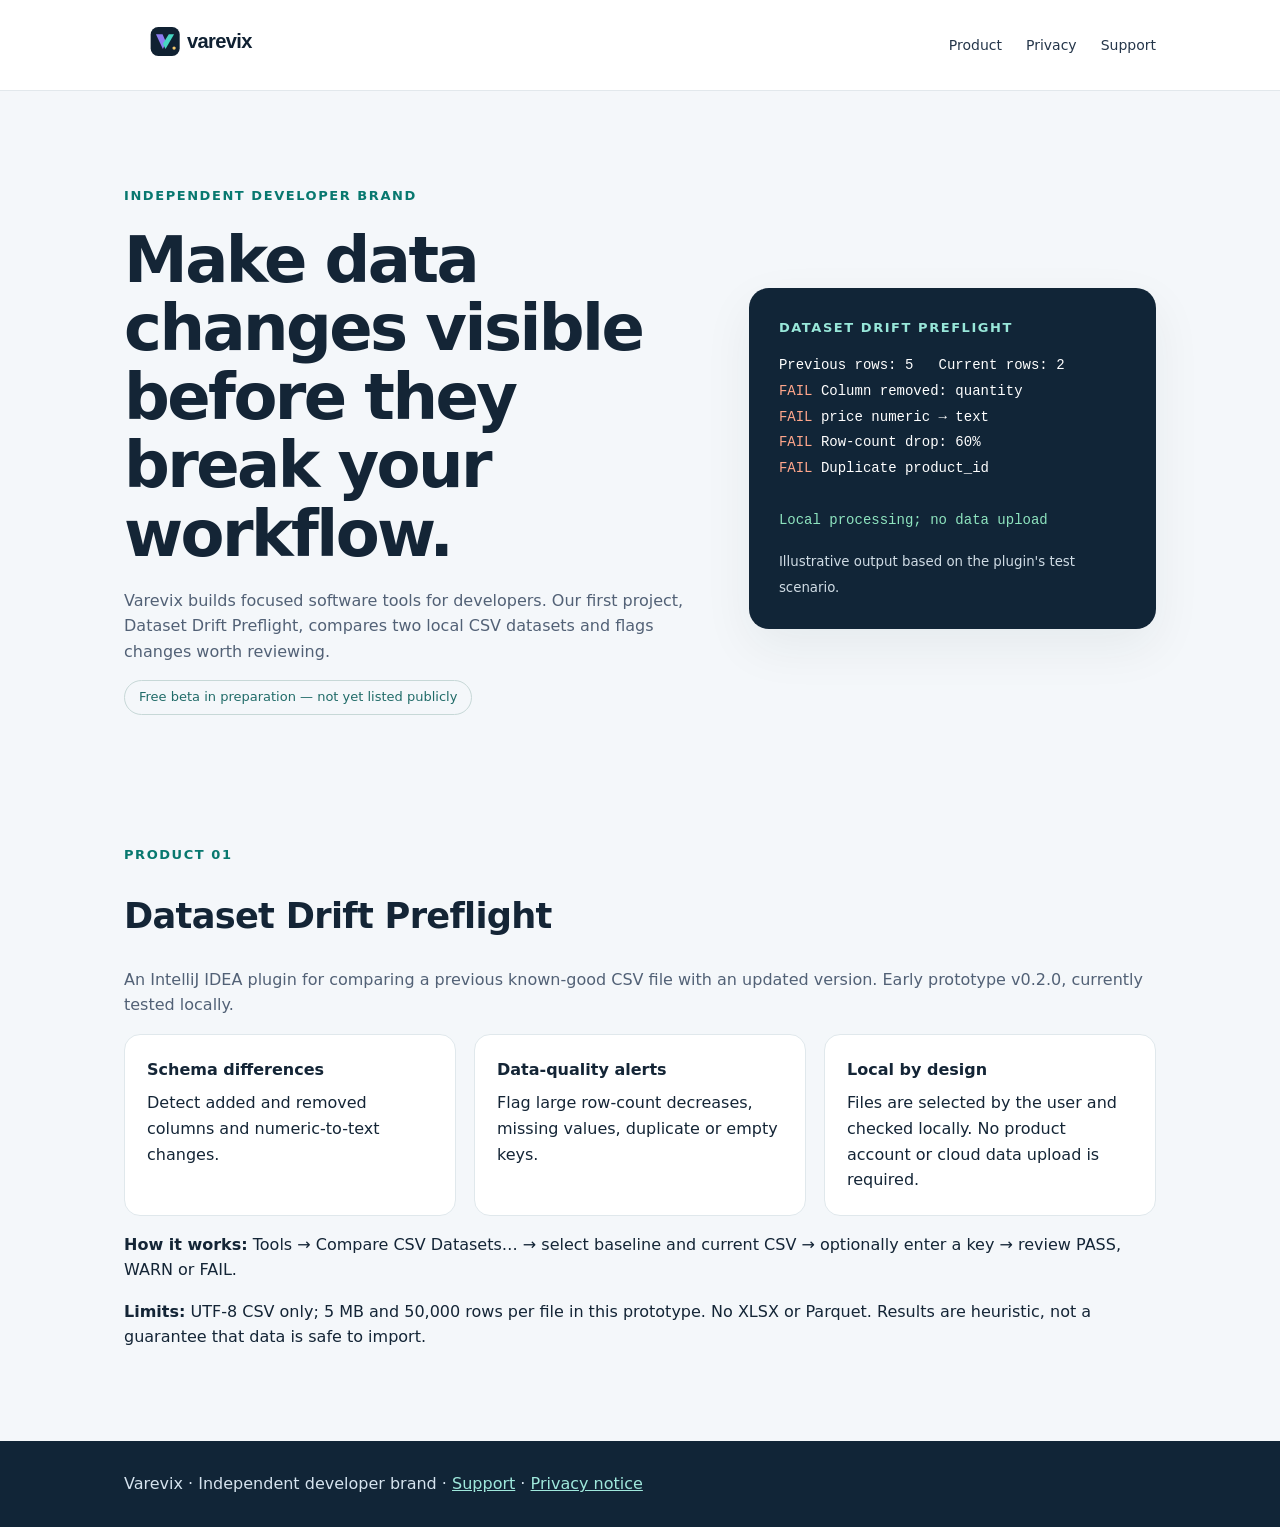
==== index.html @ f97ed8aa "Add files via upload" ====
<!doctype html><html lang="en"><head><meta charset="utf-8"><meta name="viewport" content="width=device-width, initial-scale=1"><meta name="description" content="Varevix builds dependable developer tools. Dataset Drift Preflight checks changes between local CSV files inside IntelliJ IDEA."><title>Varevix — Developer Tools</title><link rel="icon" href="brand-symbol.svg" type="image/svg+xml"><link rel="stylesheet" href="styles.css"></head><body><header><div class="shell"><nav><a href="index.html" aria-label="Varevix home"><img src="varevix-wordmark.svg" alt="Varevix"></a><div><a href="#product">Product</a><a href="privacy.html">Privacy</a><a href="support.html">Support</a></div></nav></div></header><main><div class="shell"><section class="hero"><div><div class="eyebrow">Independent developer brand</div><h1>Make data changes visible before they break your workflow.</h1><p class="muted">Varevix builds focused software tools for developers. Our first project, Dataset Drift Preflight, compares two local CSV datasets and flags changes worth reviewing.</p><p><span class="tag">Free beta in preparation — not yet listed publicly</span></p></div><div class="panel dark" aria-label="Illustrative plugin report"><div class="eyebrow" style="color:#98e7d9">Dataset Drift Preflight</div><p class="report">Previous rows: 5   Current rows: 2<br><span class="fail">FAIL</span> Column removed: quantity<br><span class="fail">FAIL</span> price numeric → text<br><span class="fail">FAIL</span> Row-count drop: 60%<br><span class="fail">FAIL</span> Duplicate product_id<br><br><span class="good">Local processing; no data upload</span></p><small style="color:#d0dce5">Illustrative output based on the plugin's test scenario.</small></div></section><section class="section" id="product"><div class="eyebrow">Product 01</div><h2>Dataset Drift Preflight</h2><p class="muted">An IntelliJ IDEA plugin for comparing a previous known-good CSV file with an updated version. Early prototype v0.2.0, currently tested locally.</p><div class="features"><article><strong>Schema differences</strong>Detect added and removed columns and numeric-to-text changes.</article><article><strong>Data-quality alerts</strong>Flag large row-count decreases, missing values, duplicate or empty keys.</article><article><strong>Local by design</strong>Files are selected by the user and checked locally. No product account or cloud data upload is required.</article></div><p><strong>How it works:</strong> Tools → Compare CSV Datasets… → select baseline and current CSV → optionally enter a key → review PASS, WARN or FAIL.</p><p><strong>Limits:</strong> UTF-8 CSV only; 5 MB and 50,000 rows per file in this prototype. No XLSX or Parquet. Results are heuristic, not a guarantee that data is safe to import.</p></section></div></main><footer><div class="shell">Varevix · Independent developer brand · <a href="support.html">Support</a> · <a href="privacy.html">Privacy notice</a></div></footer></body></html>
---- styles.css ----
*{box-sizing:border-box}html{scroll-behavior:smooth}body{margin:0;background:#f4f7fa;color:#142536;font:16px/1.6 system-ui,-apple-system,Segoe UI,Arial,sans-serif}a{color:#046c73}a:hover{text-decoration-thickness:2px}header{background:#fff;border-bottom:1px solid #e2e8ec}.shell{max-width:1080px;margin:0 auto;padding:0 24px}nav{min-height:90px;display:flex;align-items:center;justify-content:space-between;gap:18px}nav img{width:165px;max-width:50vw}nav a{margin-left:24px;color:#25364a;text-decoration:none;font-size:14px}h1{font-size:clamp(2.5rem,5vw,4.6rem);letter-spacing:-.04em;line-height:1.07;margin:.3em 0}h2{font-size:clamp(1.5rem,3vw,2.2rem);line-height:1.2;letter-spacing:-.02em}.hero{padding:95px 0 70px;display:grid;grid-template-columns:1.4fr 1fr;gap:55px;align-items:center}.eyebrow{font-size:13px;letter-spacing:.12em;text-transform:uppercase;color:#08786f;font-weight:750}.muted{color:#526176}.tag{display:inline-block;font-size:13px;border:1px solid #c7d8d7;border-radius:40px;padding:6px 14px;color:#206b68}.panel{background:white;border:1px solid #dae5eb;border-radius:20px;padding:30px;box-shadow:0 18px 50px #132b3310}.panel.dark{background:#112537;color:white;border:none}.panel.dark .muted{color:#d0dce5}.report{font:14px/1.85 Consolas,monospace;white-space:pre-wrap}.fail{color:#ffa68b}.good{color:#8ee4bf}.section{padding:44px 0 75px}.features{display:grid;grid-template-columns:repeat(3,1fr);gap:18px}.features article{background:white;padding:22px;border:1px solid #e0e8ec;border-radius:16px}.features strong{display:block;margin-bottom:8px}.btn{background:#0b827a;color:white;text-decoration:none;display:inline-block;padding:12px 20px;border-radius:10px;font-weight:650}.btn:hover{background:#06635f}footer{background:#112537;color:#d5e3ee;padding:30px 0}footer a{color:#9fe8dc}small{color:#667789}ul{padding-left:20px}@media(max-width:760px){.hero{grid-template-columns:1fr;padding:55px 0 35px}.features{grid-template-columns:1fr}nav a{margin-left:10px}.report{font-size:12px}}
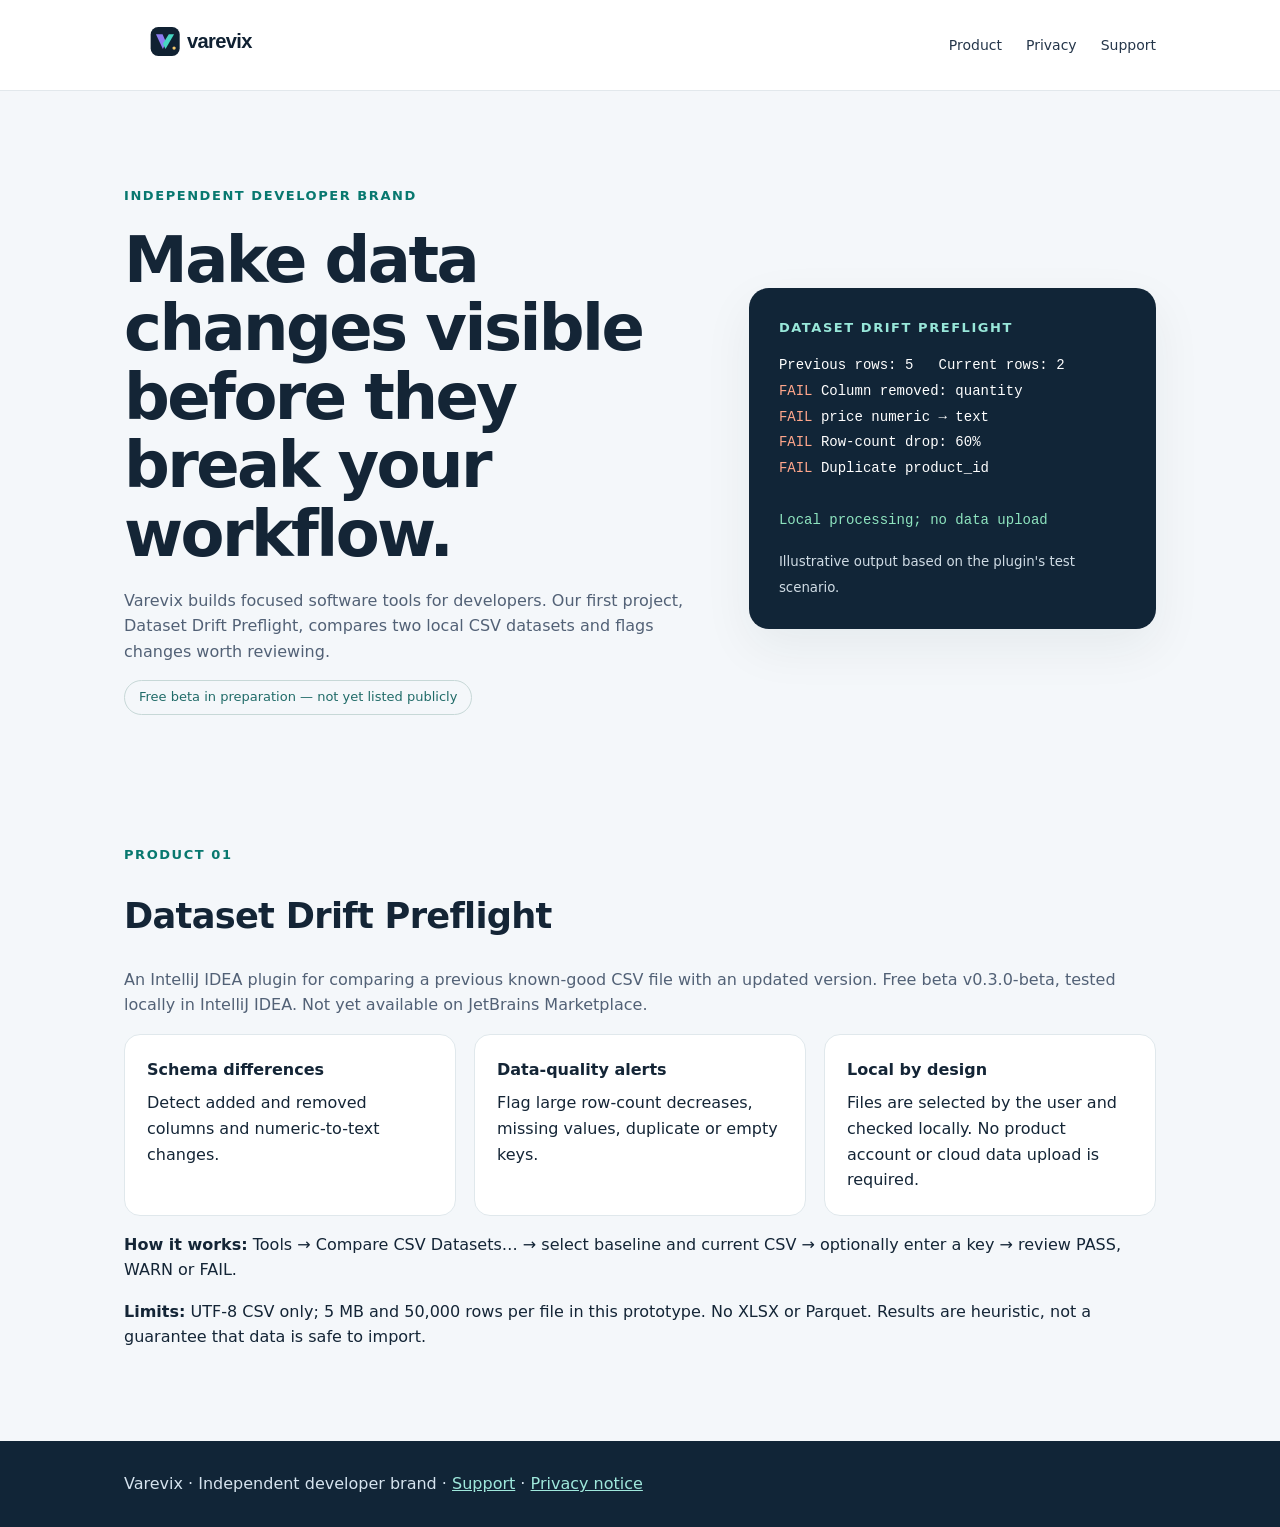
==== commit 19c5f76d: "Revise Dataset Drift Preflight product details Updated product description and version in Dataset Dr" ====
--- a/index.html
+++ b/index.html
@@ -1 +1 @@
-<!doctype html><html lang="en"><head><meta charset="utf-8"><meta name="viewport" content="width=device-width, initial-scale=1"><meta name="description" content="Varevix builds dependable developer tools. Dataset Drift Preflight checks changes between local CSV files inside IntelliJ IDEA."><title>Varevix — Developer Tools</title><link rel="icon" href="brand-symbol.svg" type="image/svg+xml"><link rel="stylesheet" href="styles.css"></head><body><header><div class="shell"><nav><a href="index.html" aria-label="Varevix home"><img src="varevix-wordmark.svg" alt="Varevix"></a><div><a href="#product">Product</a><a href="privacy.html">Privacy</a><a href="support.html">Support</a></div></nav></div></header><main><div class="shell"><section class="hero"><div><div class="eyebrow">Independent developer brand</div><h1>Make data changes visible before they break your workflow.</h1><p class="muted">Varevix builds focused software tools for developers. Our first project, Dataset Drift Preflight, compares two local CSV datasets and flags changes worth reviewing.</p><p><span class="tag">Free beta in preparation — not yet listed publicly</span></p></div><div class="panel dark" aria-label="Illustrative plugin report"><div class="eyebrow" style="color:#98e7d9">Dataset Drift Preflight</div><p class="report">Previous rows: 5   Current rows: 2<br><span class="fail">FAIL</span> Column removed: quantity<br><span class="fail">FAIL</span> price numeric → text<br><span class="fail">FAIL</span> Row-count drop: 60%<br><span class="fail">FAIL</span> Duplicate product_id<br><br><span class="good">Local processing; no data upload</span></p><small style="color:#d0dce5">Illustrative output based on the plugin's test scenario.</small></div></section><section class="section" id="product"><div class="eyebrow">Product 01</div><h2>Dataset Drift Preflight</h2><p class="muted">An IntelliJ IDEA plugin for comparing a previous known-good CSV file with an updated version. Early prototype v0.2.0, currently tested locally.</p><div class="features"><article><strong>Schema differences</strong>Detect added and removed columns and numeric-to-text changes.</article><article><strong>Data-quality alerts</strong>Flag large row-count decreases, missing values, duplicate or empty keys.</article><article><strong>Local by design</strong>Files are selected by the user and checked locally. No product account or cloud data upload is required.</article></div><p><strong>How it works:</strong> Tools → Compare CSV Datasets… → select baseline and current CSV → optionally enter a key → review PASS, WARN or FAIL.</p><p><strong>Limits:</strong> UTF-8 CSV only; 5 MB and 50,000 rows per file in this prototype. No XLSX or Parquet. Results are heuristic, not a guarantee that data is safe to import.</p></section></div></main><footer><div class="shell">Varevix · Independent developer brand · <a href="support.html">Support</a> · <a href="privacy.html">Privacy notice</a></div></footer></body></html>+<!doctype html><html lang="en"><head><meta charset="utf-8"><meta name="viewport" content="width=device-width, initial-scale=1"><meta name="description" content="Varevix builds dependable developer tools. Dataset Drift Preflight checks changes between local CSV files inside IntelliJ IDEA."><title>Varevix — Developer Tools</title><link rel="icon" href="brand-symbol.svg" type="image/svg+xml"><link rel="stylesheet" href="styles.css"></head><body><header><div class="shell"><nav><a href="index.html" aria-label="Varevix home"><img src="varevix-wordmark.svg" alt="Varevix"></a><div><a href="#product">Product</a><a href="privacy.html">Privacy</a><a href="support.html">Support</a></div></nav></div></header><main><div class="shell"><section class="hero"><div><div class="eyebrow">Independent developer brand</div><h1>Make data changes visible before they break your workflow.</h1><p class="muted">Varevix builds focused software tools for developers. Our first project, Dataset Drift Preflight, compares two local CSV datasets and flags changes worth reviewing.</p><p><span class="tag">Free beta in preparation — not yet listed publicly</span></p></div><div class="panel dark" aria-label="Illustrative plugin report"><div class="eyebrow" style="color:#98e7d9">Dataset Drift Preflight</div><p class="report">Previous rows: 5   Current rows: 2<br><span class="fail">FAIL</span> Column removed: quantity<br><span class="fail">FAIL</span> price numeric → text<br><span class="fail">FAIL</span> Row-count drop: 60%<br><span class="fail">FAIL</span> Duplicate product_id<br><br><span class="good">Local processing; no data upload</span></p><small style="color:#d0dce5">Illustrative output based on the plugin's test scenario.</small></div></section><section class="section" id="product"><div class="eyebrow">Product 01</div><h2>Dataset Drift Preflight</h2><p class="muted">An IntelliJ IDEA plugin for comparing a previous known-good CSV file with an updated version. Free beta v0.3.0-beta, tested locally in IntelliJ IDEA. Not yet available on JetBrains Marketplace.</p><div class="features"><article><strong>Schema differences</strong>Detect added and removed columns and numeric-to-text changes.</article><article><strong>Data-quality alerts</strong>Flag large row-count decreases, missing values, duplicate or empty keys.</article><article><strong>Local by design</strong>Files are selected by the user and checked locally. No product account or cloud data upload is required.</article></div><p><strong>How it works:</strong> Tools → Compare CSV Datasets… → select baseline and current CSV → optionally enter a key → review PASS, WARN or FAIL.</p><p><strong>Limits:</strong> UTF-8 CSV only; 5 MB and 50,000 rows per file in this prototype. No XLSX or Parquet. Results are heuristic, not a guarantee that data is safe to import.</p></section></div></main><footer><div class="shell">Varevix · Independent developer brand · <a href="support.html">Support</a> · <a href="privacy.html">Privacy notice</a></div></footer></body></html>
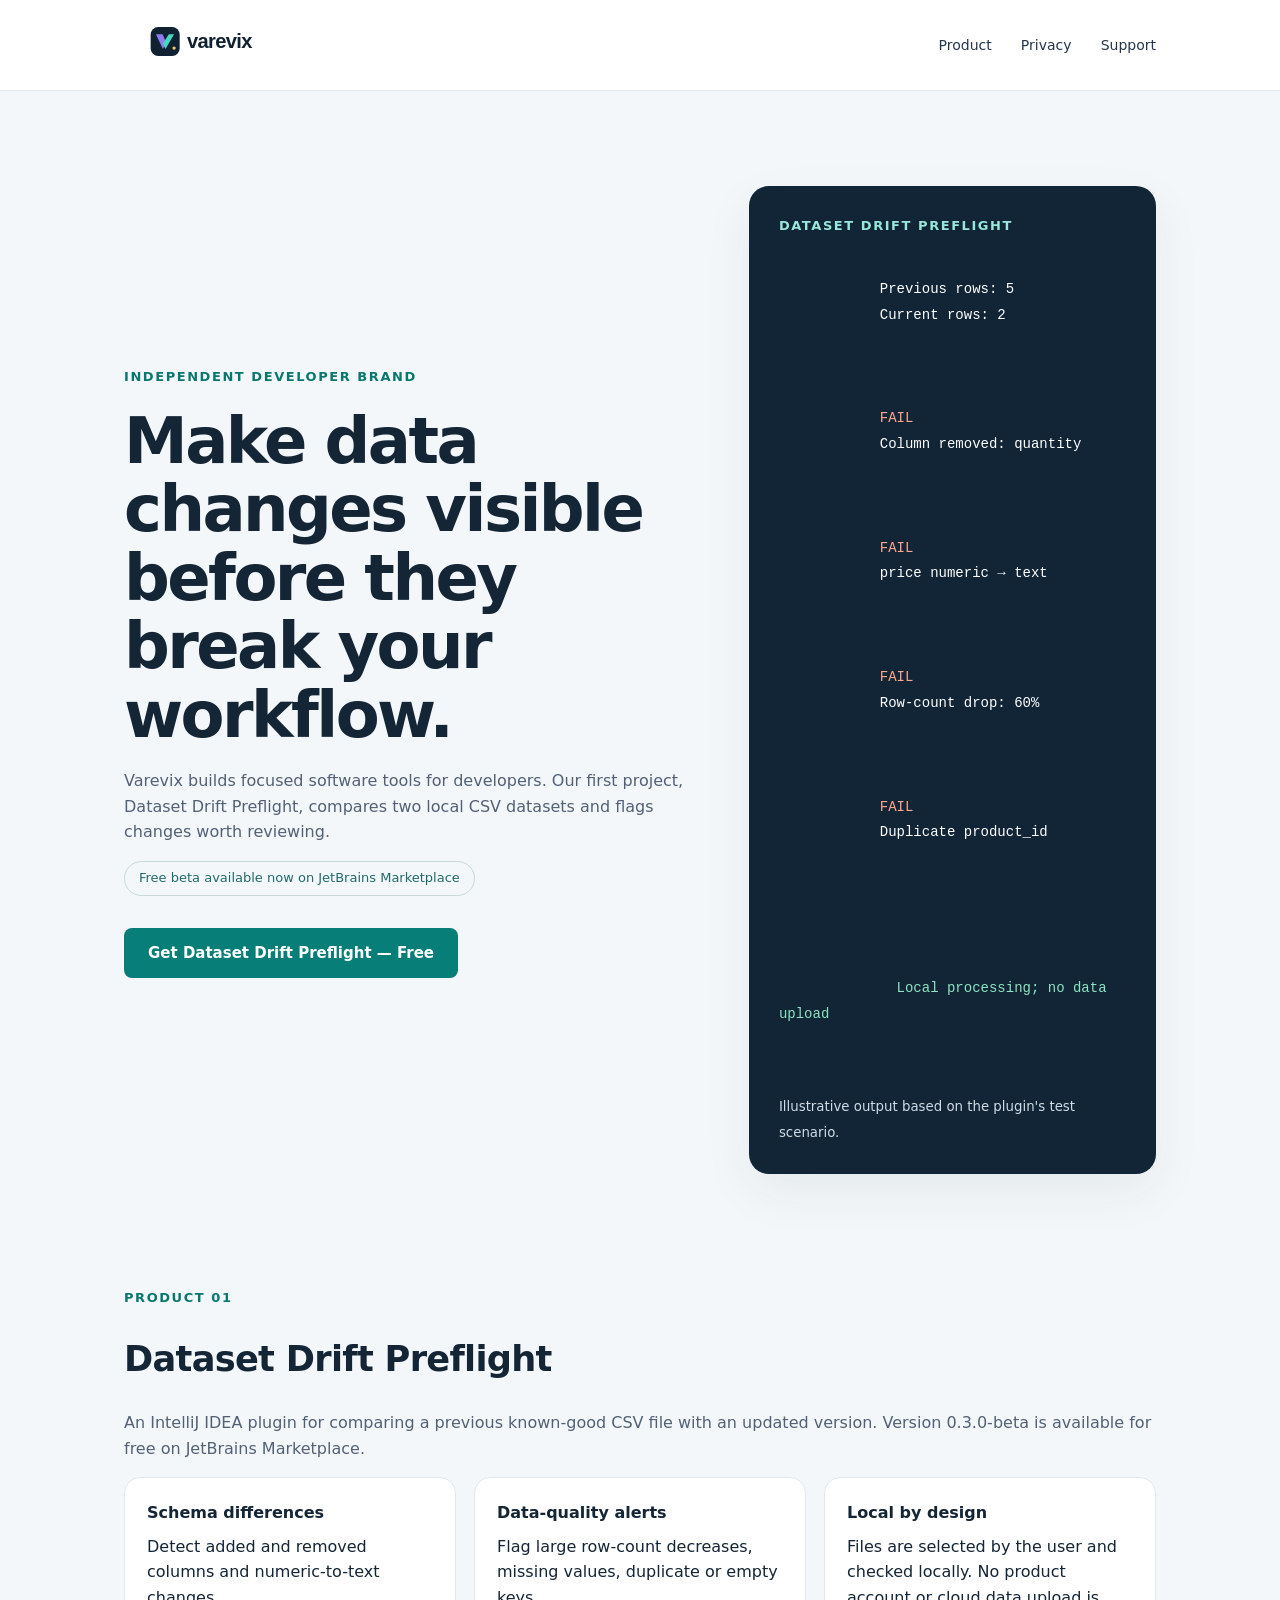
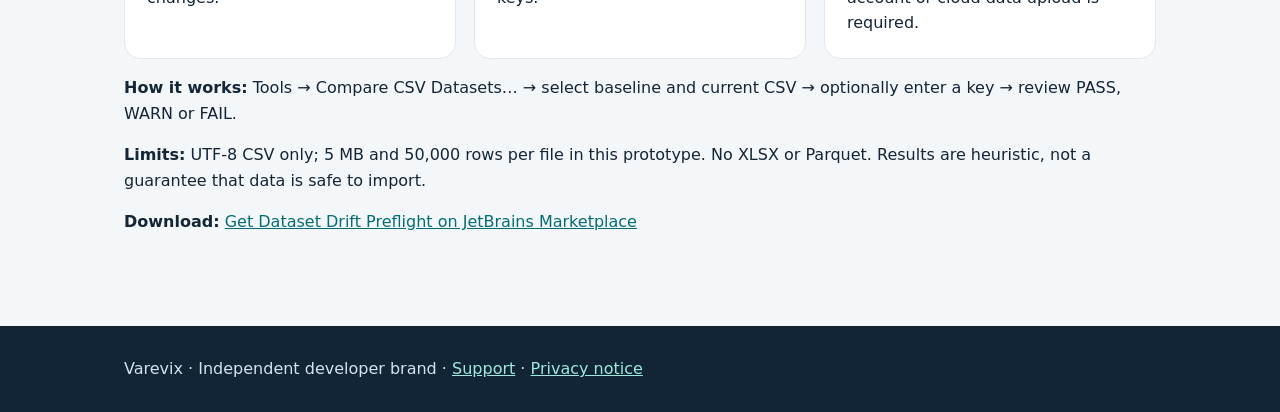
==== commit b382e77a: "Launch Dataset Drift Preflight public beta" ====
--- a/index.html
+++ b/index.html
@@ -1 +1,213 @@
-<!doctype html><html lang="en"><head><meta charset="utf-8"><meta name="viewport" content="width=device-width, initial-scale=1"><meta name="description" content="Varevix builds dependable developer tools. Dataset Drift Preflight checks changes between local CSV files inside IntelliJ IDEA."><title>Varevix — Developer Tools</title><link rel="icon" href="brand-symbol.svg" type="image/svg+xml"><link rel="stylesheet" href="styles.css"></head><body><header><div class="shell"><nav><a href="index.html" aria-label="Varevix home"><img src="varevix-wordmark.svg" alt="Varevix"></a><div><a href="#product">Product</a><a href="privacy.html">Privacy</a><a href="support.html">Support</a></div></nav></div></header><main><div class="shell"><section class="hero"><div><div class="eyebrow">Independent developer brand</div><h1>Make data changes visible before they break your workflow.</h1><p class="muted">Varevix builds focused software tools for developers. Our first project, Dataset Drift Preflight, compares two local CSV datasets and flags changes worth reviewing.</p><p><span class="tag">Free beta in preparation — not yet listed publicly</span></p></div><div class="panel dark" aria-label="Illustrative plugin report"><div class="eyebrow" style="color:#98e7d9">Dataset Drift Preflight</div><p class="report">Previous rows: 5   Current rows: 2<br><span class="fail">FAIL</span> Column removed: quantity<br><span class="fail">FAIL</span> price numeric → text<br><span class="fail">FAIL</span> Row-count drop: 60%<br><span class="fail">FAIL</span> Duplicate product_id<br><br><span class="good">Local processing; no data upload</span></p><small style="color:#d0dce5">Illustrative output based on the plugin's test scenario.</small></div></section><section class="section" id="product"><div class="eyebrow">Product 01</div><h2>Dataset Drift Preflight</h2><p class="muted">An IntelliJ IDEA plugin for comparing a previous known-good CSV file with an updated version. Free beta v0.3.0-beta, tested locally in IntelliJ IDEA. Not yet available on JetBrains Marketplace.</p><div class="features"><article><strong>Schema differences</strong>Detect added and removed columns and numeric-to-text changes.</article><article><strong>Data-quality alerts</strong>Flag large row-count decreases, missing values, duplicate or empty keys.</article><article><strong>Local by design</strong>Files are selected by the user and checked locally. No product account or cloud data upload is required.</article></div><p><strong>How it works:</strong> Tools → Compare CSV Datasets… → select baseline and current CSV → optionally enter a key → review PASS, WARN or FAIL.</p><p><strong>Limits:</strong> UTF-8 CSV only; 5 MB and 50,000 rows per file in this prototype. No XLSX or Parquet. Results are heuristic, not a guarantee that data is safe to import.</p></section></div></main><footer><div class="shell">Varevix · Independent developer brand · <a href="support.html">Support</a> · <a href="privacy.html">Privacy notice</a></div></footer></body></html>
+<!doctype html>
+<html lang="en">
+<head>
+  <meta charset="utf-8">
+  <meta name="viewport" content="width=device-width, initial-scale=1">
+
+  <meta name="description"
+        content="Varevix builds dependable developer tools. Dataset Drift Preflight detects potentially breaking CSV dataset changes directly inside IntelliJ IDEA.">
+
+  <title>Varevix — Developer Tools</title>
+
+  <link rel="icon" href="brand-symbol.svg" type="image/svg+xml">
+  <link rel="stylesheet" href="styles.css">
+</head>
+
+<body>
+
+  <header>
+    <div class="shell">
+      <nav>
+        <a href="index.html" aria-label="Varevix home">
+          <img src="varevix-wordmark.svg" alt="Varevix">
+        </a>
+
+        <div>
+          <a href="#product">Product</a>
+          <a href="privacy.html">Privacy</a>
+          <a href="support.html">Support</a>
+        </div>
+      </nav>
+    </div>
+  </header>
+
+  <main>
+    <div class="shell">
+
+      <!-- HERO SECTION -->
+
+      <section class="hero">
+
+        <div>
+          <div class="eyebrow">
+            Independent developer brand
+          </div>
+
+          <h1>
+            Make data changes visible before
+            they break your workflow.
+          </h1>
+
+          <p class="muted">
+            Varevix builds focused software tools for developers.
+            Our first project, Dataset Drift Preflight,
+            compares two local CSV datasets and flags
+            changes worth reviewing.
+          </p>
+
+          <p>
+            <span class="tag">
+              Free beta available now on JetBrains Marketplace
+            </span>
+          </p>
+
+          <!-- INSTALL BUTTON -->
+
+          <p>
+            <a href="https://plugins.jetbrains.com/plugin/36344-dataset-drift-preflight"
+               target="_blank"
+               rel="noopener noreferrer"
+               style="
+                 display:inline-block;
+                 margin-top:16px;
+                 padding:13px 24px;
+                 background:#087e79;
+                 color:#ffffff;
+                 border-radius:8px;
+                 text-decoration:none;
+                 font-weight:600;
+                 font-size:15px;
+               ">
+              Get Dataset Drift Preflight — Free
+            </a>
+          </p>
+
+        </div>
+
+        <!-- ILLUSTRATIVE REPORT -->
+
+        <div class="panel dark"
+             aria-label="Illustrative plugin report">
+
+          <div class="eyebrow" style="color:#98e7d9">
+            Dataset Drift Preflight
+          </div>
+
+          <p class="report">
+            Previous rows: 5
+            Current rows: 2
+            <br>
+
+            <span class="fail">FAIL</span>
+            Column removed: quantity
+            <br>
+
+            <span class="fail">FAIL</span>
+            price numeric → text
+            <br>
+
+            <span class="fail">FAIL</span>
+            Row-count drop: 60%
+            <br>
+
+            <span class="fail">FAIL</span>
+            Duplicate product_id
+            <br><br>
+
+            <span class="good">
+              Local processing; no data upload
+            </span>
+          </p>
+
+          <small style="color:#d0dce5">
+            Illustrative output based on the plugin's test scenario.
+          </small>
+
+        </div>
+
+      </section>
+
+      <!-- PRODUCT SECTION -->
+
+      <section class="section" id="product">
+
+        <div class="eyebrow">
+          Product 01
+        </div>
+
+        <h2>
+          Dataset Drift Preflight
+        </h2>
+
+        <p class="muted">
+          An IntelliJ IDEA plugin for comparing a previous
+          known-good CSV file with an updated version.
+          Version 0.3.0-beta is available for free
+          on JetBrains Marketplace.
+        </p>
+
+        <div class="features">
+
+          <article>
+            <strong>Schema differences</strong>
+            Detect added and removed columns
+            and numeric-to-text changes.
+          </article>
+
+          <article>
+            <strong>Data-quality alerts</strong>
+            Flag large row-count decreases,
+            missing values, duplicate or empty keys.
+          </article>
+
+          <article>
+            <strong>Local by design</strong>
+            Files are selected by the user and checked locally.
+            No product account or cloud data upload is required.
+          </article>
+
+        </div>
+
+        <p>
+          <strong>How it works:</strong>
+          Tools → Compare CSV Datasets…
+          → select baseline and current CSV
+          → optionally enter a key
+          → review PASS, WARN or FAIL.
+        </p>
+
+        <p>
+          <strong>Limits:</strong>
+          UTF-8 CSV only; 5 MB and 50,000 rows per file
+          in this prototype.
+          No XLSX or Parquet.
+          Results are heuristic, not a guarantee
+          that data is safe to import.
+        </p>
+
+        <p>
+          <strong>Download:</strong>
+          <a href="https://plugins.jetbrains.com/plugin/36344-dataset-drift-preflight"
+             target="_blank"
+             rel="noopener noreferrer">
+            Get Dataset Drift Preflight on JetBrains Marketplace
+          </a>
+        </p>
+
+      </section>
+
+    </div>
+  </main>
+
+  <!-- FOOTER -->
+
+  <footer>
+    <div class="shell">
+      Varevix · Independent developer brand ·
+      <a href="support.html">Support</a> ·
+      <a href="privacy.html">Privacy notice</a>
+    </div>
+  </footer>
+
+</body>
+</html>
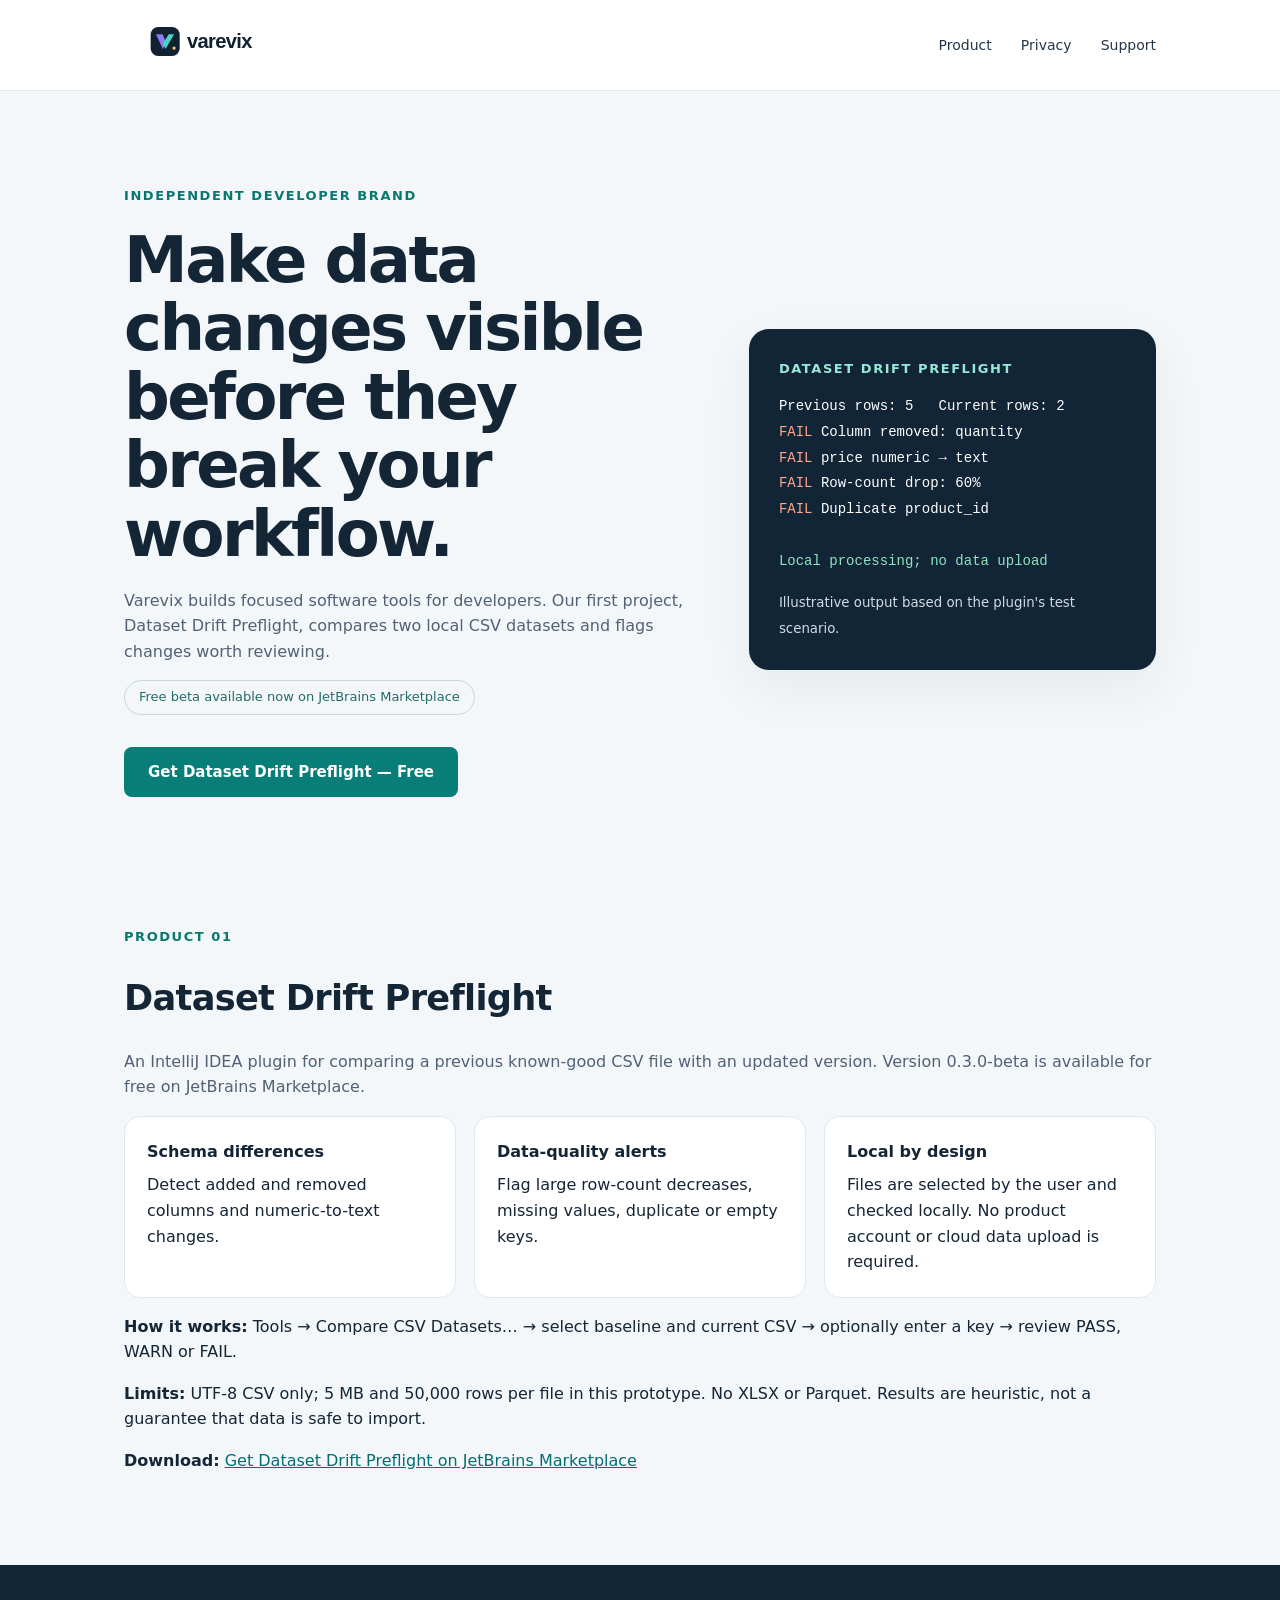
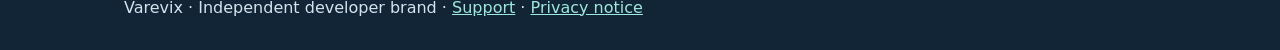
==== commit 960ad4fa: "Simplify report display in index.html" ====
--- a/index.html
+++ b/index.html
@@ -93,31 +93,9 @@
             Dataset Drift Preflight
           </div>
 
-          <p class="report">
-            Previous rows: 5
-            Current rows: 2
-            <br>
+          
+<p class="report">Previous rows: 5   Current rows: 2<br><span class="fail">FAIL</span> Column removed: quantity<br><span class="fail">FAIL</span> price numeric → text<br><span class="fail">FAIL</span> Row-count drop: 60%<br><span class="fail">FAIL</span> Duplicate product_id<br><br><span class="good">Local processing; no data upload</span></p>
 
-            <span class="fail">FAIL</span>
-            Column removed: quantity
-            <br>
-
-            <span class="fail">FAIL</span>
-            price numeric → text
-            <br>
-
-            <span class="fail">FAIL</span>
-            Row-count drop: 60%
-            <br>
-
-            <span class="fail">FAIL</span>
-            Duplicate product_id
-            <br><br>
-
-            <span class="good">
-              Local processing; no data upload
-            </span>
-          </p>
 
           <small style="color:#d0dce5">
             Illustrative output based on the plugin's test scenario.
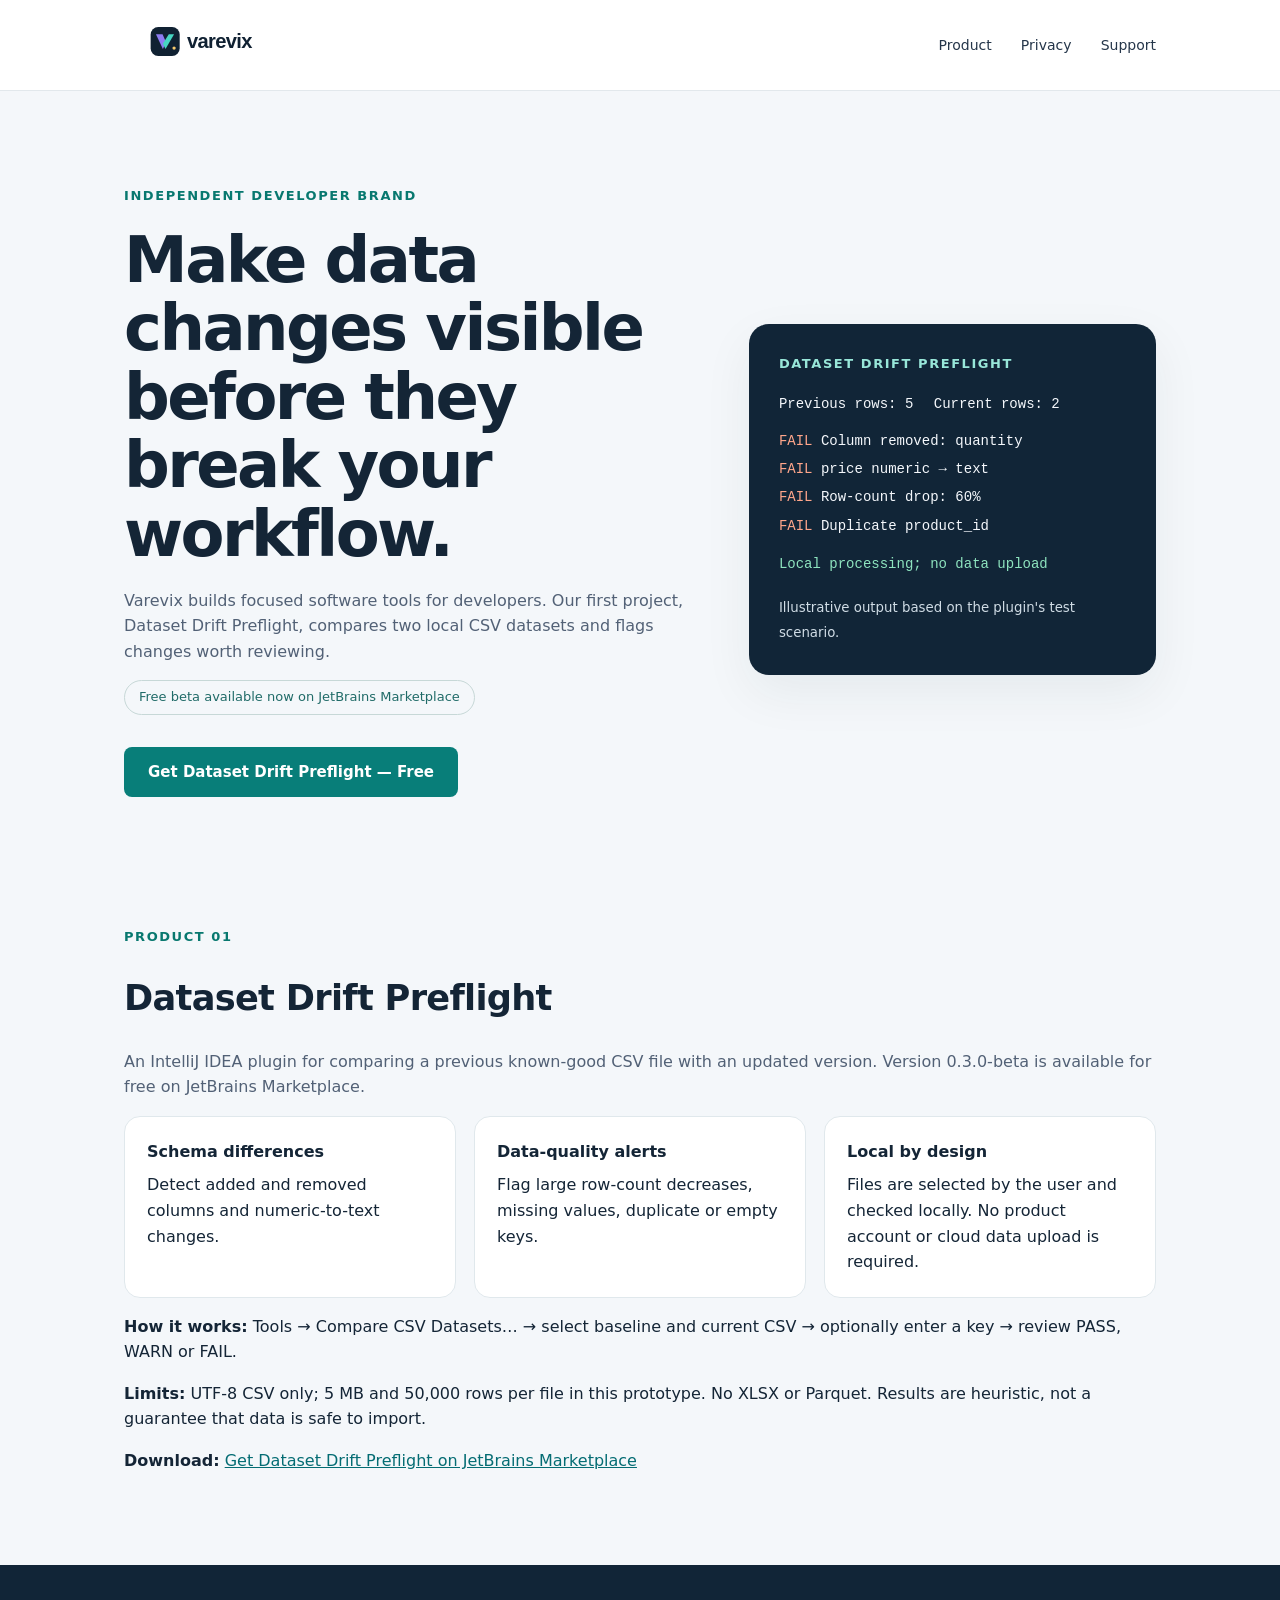
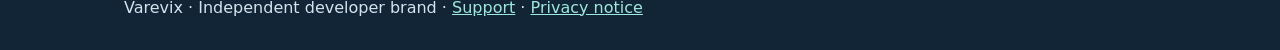
==== commit 5aff3fdd: "Refactor HTML structure and improve report display" ====
--- a/index.html
+++ b/index.html
@@ -1,5 +1,7 @@
+
 <!doctype html>
 <html lang="en">
+
 <head>
   <meta charset="utf-8">
   <meta name="viewport" content="width=device-width, initial-scale=1">
@@ -14,6 +16,8 @@
 </head>
 
 <body>
+
+  <!-- HEADER -->
 
   <header>
     <div class="shell">
@@ -64,24 +68,24 @@
           <!-- INSTALL BUTTON -->
 
           <p>
-            <a href="https://plugins.jetbrains.com/plugin/36344-dataset-drift-preflight"
-               target="_blank"
-               rel="noopener noreferrer"
-               style="
-                 display:inline-block;
-                 margin-top:16px;
-                 padding:13px 24px;
-                 background:#087e79;
-                 color:#ffffff;
-                 border-radius:8px;
-                 text-decoration:none;
-                 font-weight:600;
-                 font-size:15px;
-               ">
+            <a
+              href="https://plugins.jetbrains.com/plugin/36344-dataset-drift-preflight"
+              target="_blank"
+              rel="noopener noreferrer"
+              style="
+                display:inline-block;
+                margin-top:16px;
+                padding:13px 24px;
+                background:#087e79;
+                color:#ffffff;
+                border-radius:8px;
+                text-decoration:none;
+                font-weight:600;
+                font-size:15px;
+              ">
               Get Dataset Drift Preflight — Free
             </a>
           </p>
-
         </div>
 
         <!-- ILLUSTRATIVE REPORT -->
@@ -93,11 +97,51 @@
             Dataset Drift Preflight
           </div>
 
-          
-<p class="report">Previous rows: 5   Current rows: 2<br><span class="fail">FAIL</span> Column removed: quantity<br><span class="fail">FAIL</span> price numeric → text<br><span class="fail">FAIL</span> Row-count drop: 60%<br><span class="fail">FAIL</span> Duplicate product_id<br><br><span class="good">Local processing; no data upload</span></p>
-
-
-          <small style="color:#d0dce5">
+          <!-- COMPACT REPORT -->
+
+          <div style="
+            font-family:Consolas,Monaco,monospace;
+            font-size:14px;
+            line-height:1.6;
+            color:#f5f8fc;
+            margin:18px 0;
+            white-space:normal;
+          ">
+
+            <div style="margin-bottom:14px;">
+              Previous rows: 5
+              <span style="margin-left:12px;">
+                Current rows: 2
+              </span>
+            </div>
+
+            <div style="margin-bottom:6px;">
+              <span class="fail">FAIL</span>
+              Column removed: quantity
+            </div>
+
+            <div style="margin-bottom:6px;">
+              <span class="fail">FAIL</span>
+              price numeric → text
+            </div>
+
+            <div style="margin-bottom:6px;">
+              <span class="fail">FAIL</span>
+              Row-count drop: 60%
+            </div>
+
+            <div style="margin-bottom:16px;">
+              <span class="fail">FAIL</span>
+              Duplicate product_id
+            </div>
+
+            <div class="good">
+              Local processing; no data upload
+            </div>
+
+          </div>
+
+          <small style="color:#d0dce5;">
             Illustrative output based on the plugin's test scenario.
           </small>
 
@@ -165,9 +209,10 @@
 
         <p>
           <strong>Download:</strong>
-          <a href="https://plugins.jetbrains.com/plugin/36344-dataset-drift-preflight"
-             target="_blank"
-             rel="noopener noreferrer">
+          <a
+            href="https://plugins.jetbrains.com/plugin/36344-dataset-drift-preflight"
+            target="_blank"
+            rel="noopener noreferrer">
             Get Dataset Drift Preflight on JetBrains Marketplace
           </a>
         </p>
